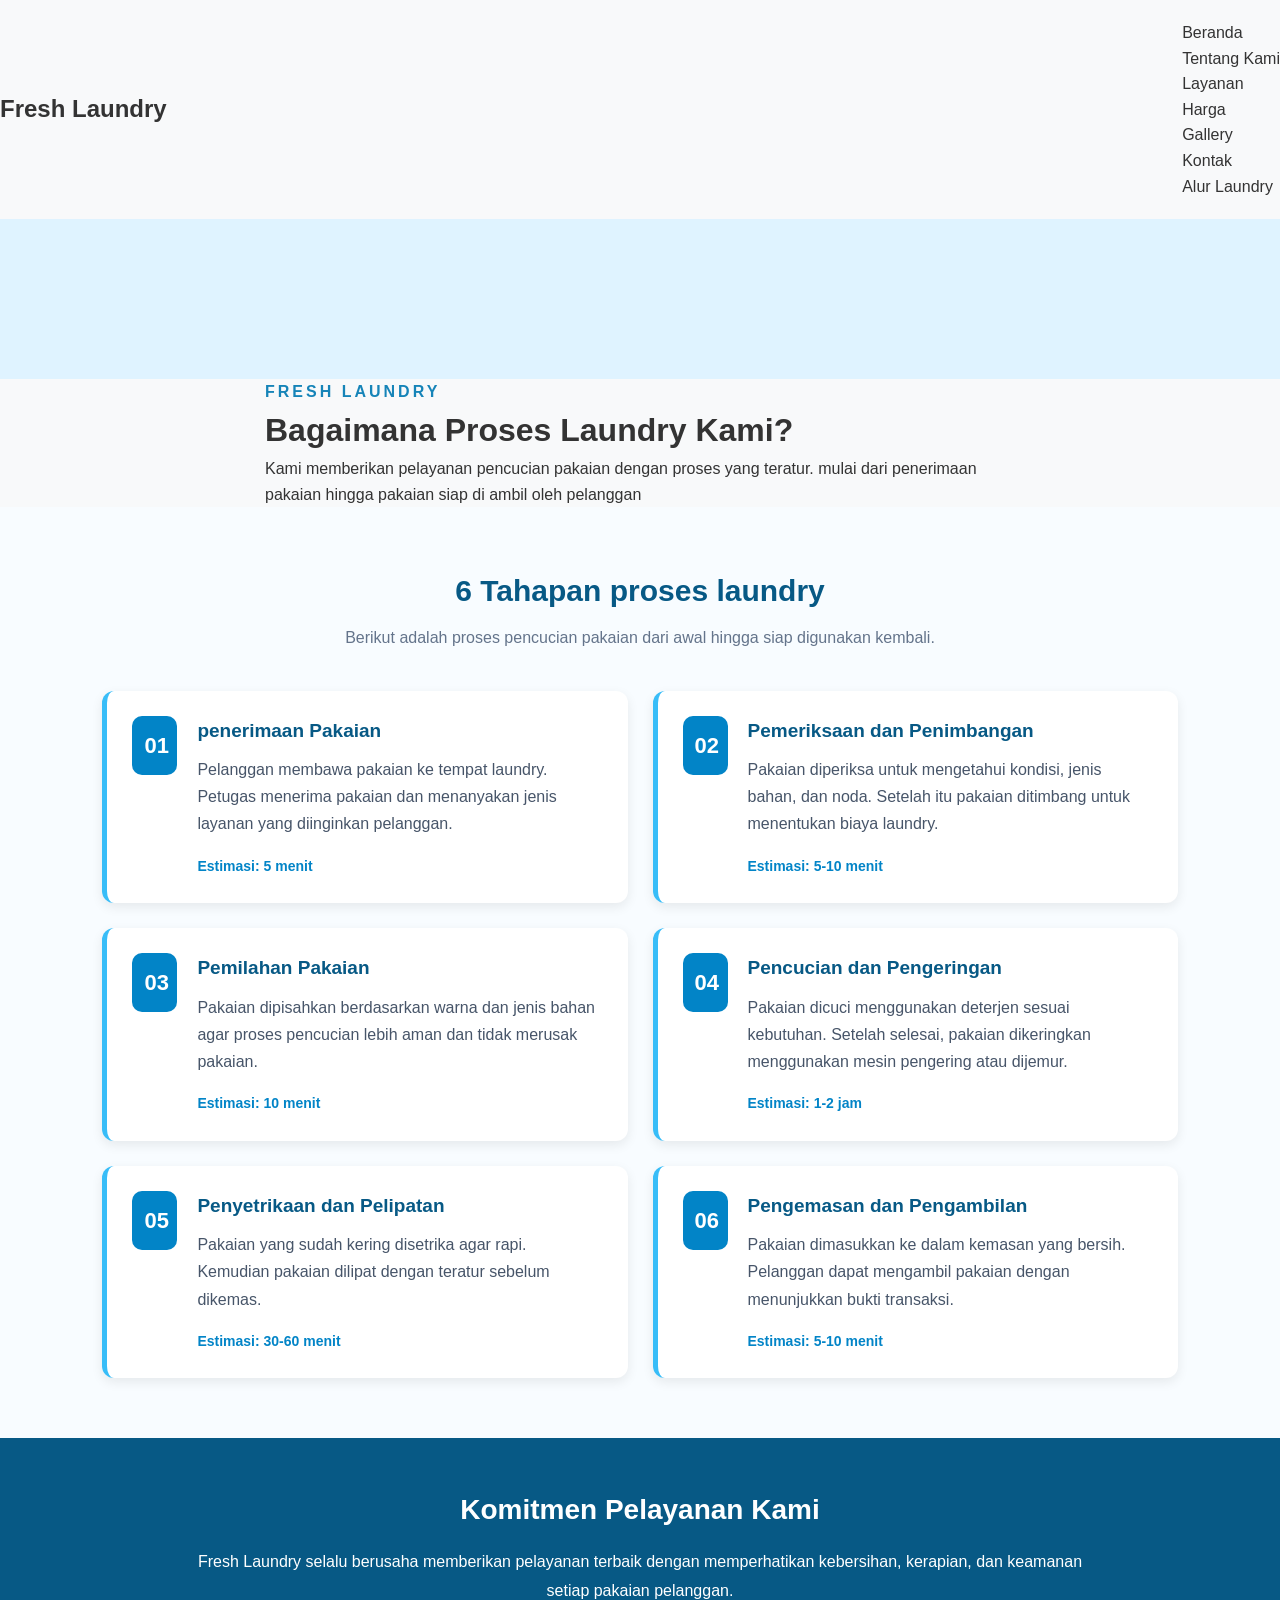
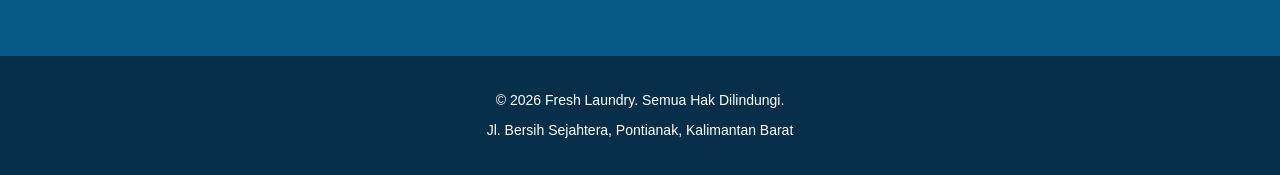
==== laundry-root/pages/how-it-works.html @ 80e075e5 "feat : how it works page" ====
<!DOCTYPE html>
<html lang="en">
<head>
    <meta charset="UTF-8">
    <meta name="viewport" content="width=device-width, initial-scale=1.0">
    <title>Alur Laundry - Fresh Laundry</title>

    <link rel="stylesheet" href="../styles/global.css">
    <link rel="stylesheet" href="../styles/how-it-works.css">
</head>
<body>

    <header class="site-header">
        <nav class="navbar">
            <h2 class="Logo">Fresh Laundry</h2>

            <ul class="nav-menu">
                <li><a href="../index.html">Beranda</a></li>
                <li><a href="about.html">Tentang Kami</a></li>
                <li><a href="products.html">Layanan</a></li>
                <li><a href="pricing.html">Harga</a></li>
                <li><a href="gallery.html">Gallery</a></li>
                <li><a href="contact.html">Kontak</a></li>
                <li><a href="how-it-works.html" class="active">Alur Laundry</a></li>
            </ul>
        </nav>
    </header>

    <main>

        <section class="hero"></section>
        <div class="hero-content">
            <p class="subtitle">FRESH LAUNDRY</p>
            <h1>Bagaimana Proses Laundry Kami?</h1>
            <p>
                Kami memberikan pelayanan pencucian pakaian
                dengan proses yang teratur. mulai dari penerimaan
                pakaian hingga pakaian siap di ambil oleh pelanggan
            </p>
        </div>

        <section class="process-section">

            <div class="section-title">
                <h2>6 Tahapan proses laundry</h2>
                <p>
                    Berikut adalah proses pencucian pakaian
                    dari awal hingga siap digunakan kembali.
                </p>
            </div>

            <ol class="process-list">

                <li class="process-card">
                    <div class="process-number">01</div>
                    <div class="process-content">
                        <h3>penerimaan Pakaian</h3>
                        <p>
                            Pelanggan membawa pakaian ke tempat laundry.
                            Petugas menerima pakaian dan menanyakan
                            jenis layanan yang diinginkan pelanggan.
                        </p>
                         <span>Estimasi: 5 menit</span>
                    </div>
                </li>

              <li class="process-card">
                    <div class="process-number">02</div>
                    <div class="process-content">
                        <h3>Pemeriksaan dan Penimbangan</h3>
                        <p>
                            Pakaian diperiksa untuk mengetahui kondisi,
                            jenis bahan, dan noda. Setelah itu pakaian
                            ditimbang untuk menentukan biaya laundry.
                        </p>
                        <span>Estimasi: 5-10 menit</span>
                    </div>
                </li>

                  <li class="process-card">
                    <div class="process-number">03</div>
                    <div class="process-content">
                        <h3>Pemilahan Pakaian</h3>
                        <p>
                            Pakaian dipisahkan berdasarkan warna
                            dan jenis bahan agar proses pencucian
                            lebih aman dan tidak merusak pakaian.
                        </p>
                        <span>Estimasi: 10 menit</span>
                    </div>
                </li>

                <li class="process-card">
                    <div class="process-number">04</div>
                    <div class="process-content">
                        <h3>Pencucian dan Pengeringan</h3>
                        <p>
                            Pakaian dicuci menggunakan deterjen
                            sesuai kebutuhan. Setelah selesai,
                            pakaian dikeringkan menggunakan mesin
                            pengering atau dijemur.
                        </p>
                        <span>Estimasi: 1-2 jam</span>
                    </div>
                </li>

                 <li class="process-card">
                    <div class="process-number">05</div>
                    <div class="process-content">
                        <h3>Penyetrikaan dan Pelipatan</h3>
                        <p>
                            Pakaian yang sudah kering disetrika
                            agar rapi. Kemudian pakaian dilipat
                            dengan teratur sebelum dikemas.
                        </p>
                        <span>Estimasi: 30-60 menit</span>
                    </div>
                </li>

                 <li class="process-card">
                    <div class="process-number">06</div>
                    <div class="process-content">
                        <h3>Pengemasan dan Pengambilan</h3>
                        <p>
                            Pakaian dimasukkan ke dalam kemasan
                            yang bersih. Pelanggan dapat mengambil
                            pakaian dengan menunjukkan bukti transaksi.
                        </p>
                        <span>Estimasi: 5-10 menit</span>
                    </div>
                </li>

            </ol> 

        </section>

         <section class="info-section">
            <h2>Komitmen Pelayanan Kami</h2>
            <p>
                Fresh Laundry selalu berusaha memberikan pelayanan
                terbaik dengan memperhatikan kebersihan, kerapian,
                dan keamanan setiap pakaian pelanggan.
            </p>
        </section>
    
    </main>

    <footer class="footer">
        <p>&copy; 2026 Fresh Laundry. Semua Hak Dilindungi.</p>
        <p>Jl. Bersih Sejahtera, Pontianak, Kalimantan Barat</p>
    </footer>
    
</body>
</html>
---- laundry-root/styles/global.css ----
* {
    margin: 0;
    padding: 0;
    box-sizing: border-box;
}

body {
    font-family: 'Arial', sans-serif;
    background-color: #F8F9FA;
    color: #333333;
    line-height: 1.6;
}

a {
    text-decoration: none;
    color: inherit;
}

ul {
    list-style: none;
}

.container {
    width: 90%;
    max-width: 1100px;
    margin: 0 auto;
}

.btn {
    display: inline-block;
    padding: 12px 24px;
    border-radius: 5px;
    font-weight: bold;
    transition: background-color 0.3s ease, transform 0.3s ease;
}

.btn-primary {
    background-color: #007BFF;
    color: #FFFFFF;
}

.btn-primary:hover {
    background-color: #0056b3;
    transform: translateY(-3px);
}

.main-header {
    background-color: #FFFFFF;
    box-shadow: 0 2px 10px rgba(0,0,0,0.1);
    position: fixed;
    top: 0;
    width: 100%;
    z-index: 1000;
}

.navbar {
    display: flex;
    justify-content: space-between;
    align-items: center;
    padding: 20px 0;
}

.logo a {
    font-size: 1.8rem;
    font-weight: 900;
    color: #007BFF;
}

.nav-links {
    display: flex;
    gap: 25px;
}

.nav-links a {
    font-weight: bold;
    color: #555555;
    transition: color 0.3s ease;
}

.nav-links a:hover,
.nav-links a.active {
    color: #007BFF;
}

.nav-links a.active {
    border-bottom: 3px solid #FFC107;
    padding-bottom: 5px;
}

.main-footer {
    background-color: #343A40;
    color: #FFFFFF;
    text-align: center;
    padding: 25px 0;
    margin-top: 60px;
}
---- laundry-root/styles/how-it-works.css ----
/* HERO SECTION */
.hero {
    background-color: #dff3ff;
    padding: 80px 40px;
    text-align: center;
}

.hero-content {
    max-width: 750px;
    margin: auto;
}

.subtitle {
    color: #1684b8;
    font-weight: bold;
    letter-spacing: 3px;
}

.hero h1 {
    color: #075985;
    font-size: 38px;
    margin: 15px 0;
}

.hero p {
    color: #475569;
    line-height: 1.8;
}

/* PROCESS SECTION */
.process-section {
    padding: 60px 8%;
    background-color: #f8fcff;
}

.section-title {
    text-align: center;
    margin-bottom: 40px;
}

.section-title h2 {
    color: #075985;
    font-size: 30px;
}

.section-title p {
    color: #64748b;
    margin-top: 10px;
}

/* PROCESS LIST */
.process-list {
    display: grid;
    grid-template-columns: repeat(2, 1fr);
    gap: 25px;
    list-style: none;
    max-width: 1100px;
    margin: auto;
    padding: 0;
}

.process-card {
    display: flex;
    align-items: flex-start;
    gap: 20px;
    background-color: white;
    padding: 25px;
    border-radius: 12px;
    box-shadow: 0 4px 12px rgba(0, 0, 0, 0.08);
    border-left: 5px solid #38bdf8;
    position: relative;
    transition: 0.3s;
}

.process-card:hover {
    transform: translateY(-5px);
    box-shadow: 0 8px 20px rgba(0, 0, 0, 0.12);
}

.process-number {
    background-color: #0284c7;
    color: white;
    font-size: 22px;
    font-weight: bold;
    padding: 12px;
    border-radius: 10px;
    min-width: 45px;
    text-align: center;
}

.process-content h3 {
    color: #075985;
    margin-bottom: 10px;
    font-size: 19px;
}

.process-content p {
    color: #475569;
    line-height: 1.7;
    margin-bottom: 15px;
}

.process-content span {
    color: #0284c7;
    font-weight: bold;
    font-size: 14px;
}

/* INFORMATION SECTION */
.info-section {
    background-color: #075985;
    color: white;
    text-align: center;
    padding: 50px 15%;
}

.info-section h2 {
    margin-bottom: 15px;
    font-size: 28px;
}

.info-section p {
    line-height: 1.8;
}

/* FOOTER */
.footer {
    background-color: #082f49;
    color: white;
    text-align: center;
    padding: 25px;
}

.footer p {
    margin: 8px;
    font-size: 14px;
}
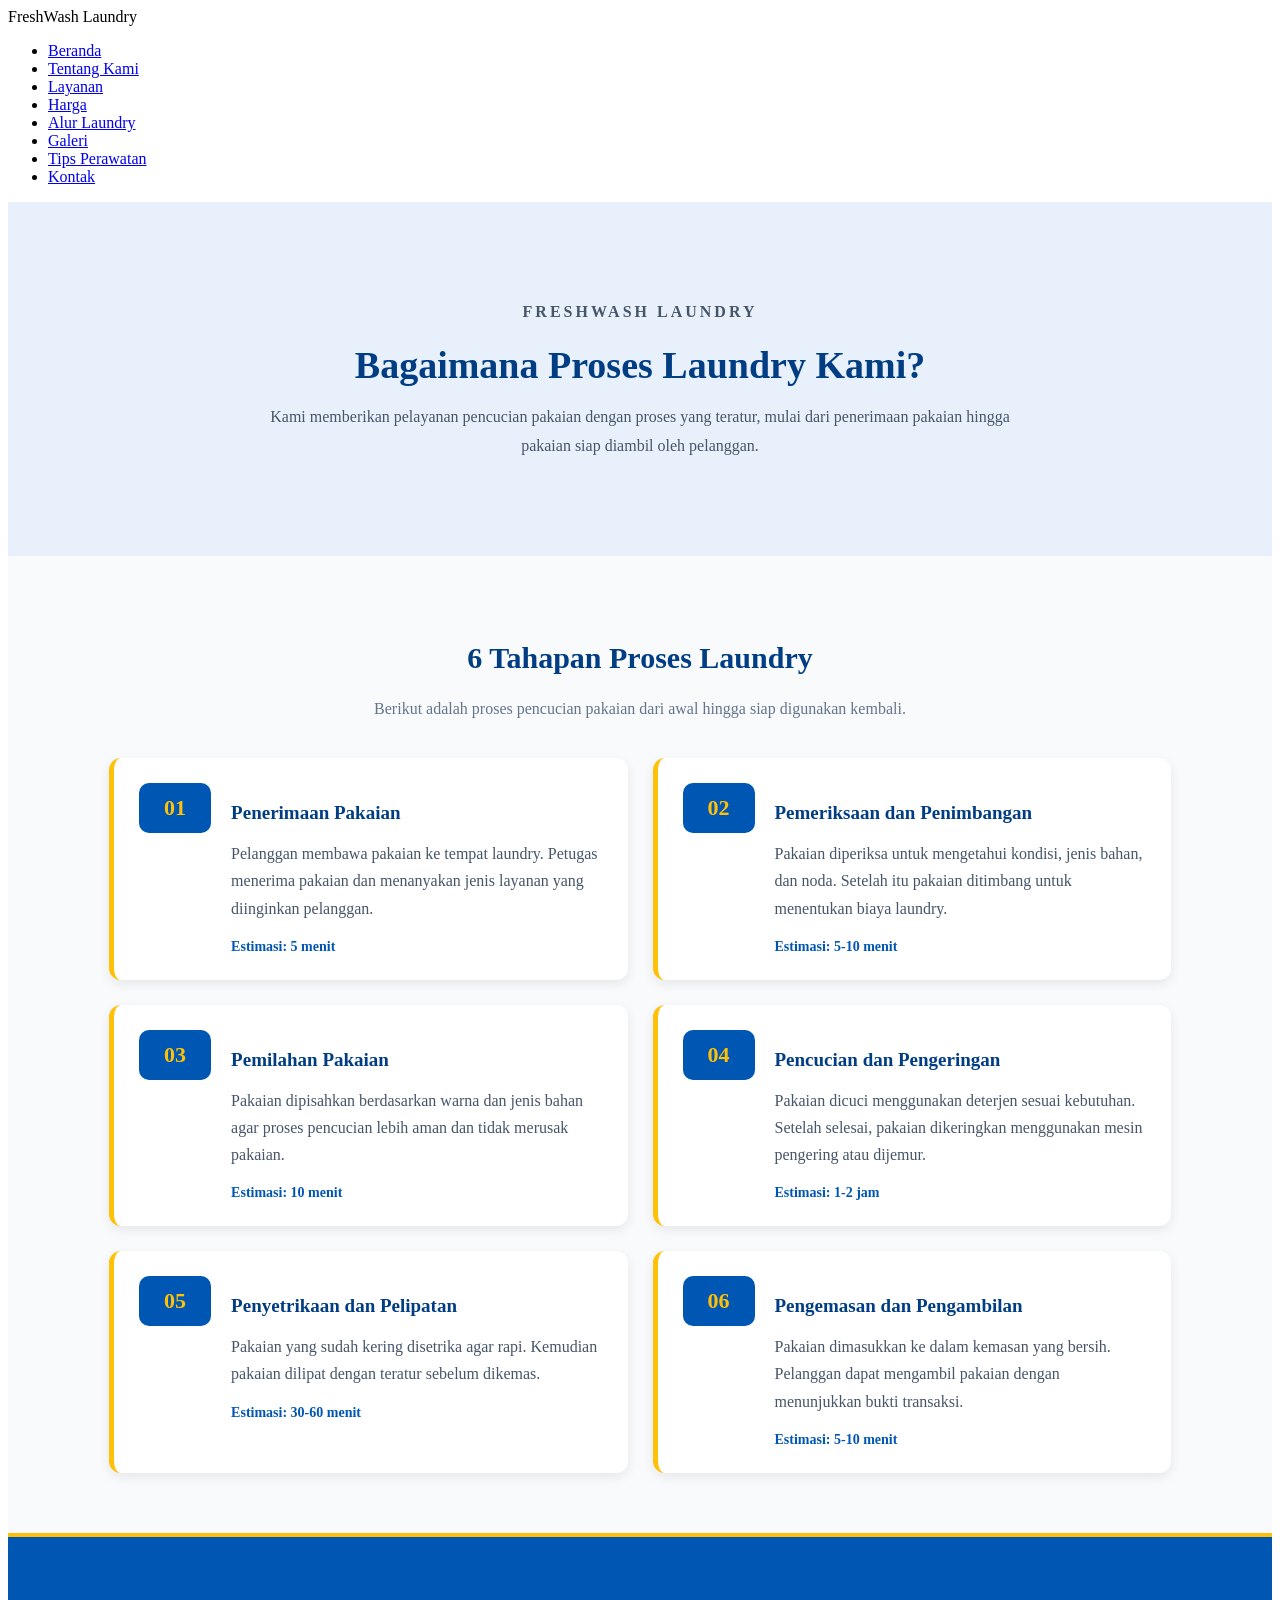
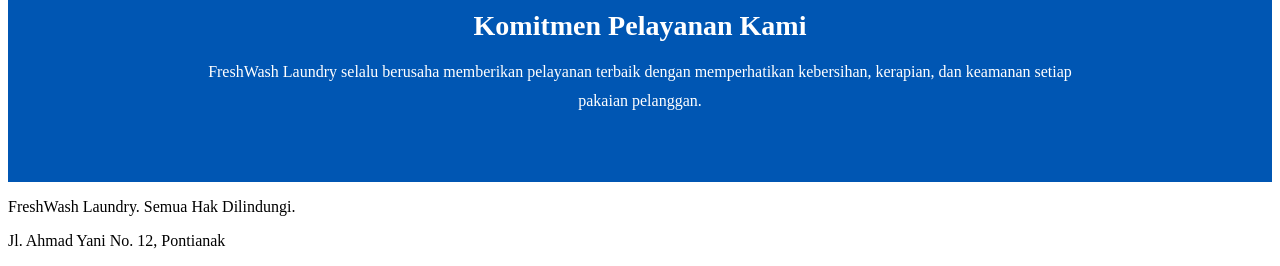
==== commit fefcad33: "fix:Wash" ====
--- a/laundry-root/pages/how-it-works.html
+++ b/laundry-root/pages/how-it-works.html
@@ -1,48 +1,50 @@
 <!DOCTYPE html>
-<html lang="en">
+<html lang="id">
 <head>
     <meta charset="UTF-8">
     <meta name="viewport" content="width=device-width, initial-scale=1.0">
-    <title>Alur Laundry - Fresh Laundry</title>
+    <title>Alur Laundry - FreshWash Laundry</title>
 
     <link rel="stylesheet" href="../styles/global.css">
     <link rel="stylesheet" href="../styles/how-it-works.css">
 </head>
 <body>
 
-    <header class="site-header">
+    <header class="main-header">
         <nav class="navbar">
-            <h2 class="Logo">Fresh Laundry</h2>
+            <div class="logo">FreshWash Laundry</div>
 
-            <ul class="nav-menu">
+            <ul class="nav-links">
                 <li><a href="../index.html">Beranda</a></li>
                 <li><a href="about.html">Tentang Kami</a></li>
                 <li><a href="products.html">Layanan</a></li>
                 <li><a href="pricing.html">Harga</a></li>
-                <li><a href="gallery.html">Gallery</a></li>
+                <li><a href="how-it-works.html" class="active">Alur Laundry</a></li>
+                <li><a href="gallery.html">Galeri</a></li>
+                <li><a href="care-tips.html">Tips Perawatan</a></li>
                 <li><a href="contact.html">Kontak</a></li>
-                <li><a href="how-it-works.html" class="active">Alur Laundry</a></li>
             </ul>
         </nav>
     </header>
 
     <main>
 
-        <section class="hero"></section>
-        <div class="hero-content">
-            <p class="subtitle">FRESH LAUNDRY</p>
-            <h1>Bagaimana Proses Laundry Kami?</h1>
-            <p>
-                Kami memberikan pelayanan pencucian pakaian
-                dengan proses yang teratur. mulai dari penerimaan
-                pakaian hingga pakaian siap di ambil oleh pelanggan
-            </p>
-        </div>
+        <section class="hero">
+            <div class="hero-content">
+                <p class="subtitle">FRESHWASH LAUNDRY</p>
+                <h1>Bagaimana Proses Laundry Kami?</h1>
+                <p>
+                    Kami memberikan pelayanan pencucian pakaian
+                    dengan proses yang teratur, mulai dari penerimaan
+                    pakaian hingga pakaian siap diambil oleh pelanggan.
+                </p>
+            </div>
+        </section>
 
         <section class="process-section">
 
             <div class="section-title">
-                <h2>6 Tahapan proses laundry</h2>
+                <h2>6 Tahapan Proses Laundry</h2>
                 <p>
                     Berikut adalah proses pencucian pakaian
                     dari awal hingga siap digunakan kembali.
@@ -54,17 +56,17 @@
                 <li class="process-card">
                     <div class="process-number">01</div>
                     <div class="process-content">
-                        <h3>penerimaan Pakaian</h3>
+                        <h3>Penerimaan Pakaian</h3>
                         <p>
                             Pelanggan membawa pakaian ke tempat laundry.
                             Petugas menerima pakaian dan menanyakan
                             jenis layanan yang diinginkan pelanggan.
                         </p>
-                         <span>Estimasi: 5 menit</span>
+                        <span>Estimasi: 5 menit</span>
                     </div>
                 </li>
 
-              <li class="process-card">
+                <li class="process-card">
                     <div class="process-number">02</div>
                     <div class="process-content">
                         <h3>Pemeriksaan dan Penimbangan</h3>
@@ -77,7 +79,7 @@
                     </div>
                 </li>
 
-                  <li class="process-card">
+                <li class="process-card">
                     <div class="process-number">03</div>
                     <div class="process-content">
                         <h3>Pemilahan Pakaian</h3>
@@ -104,7 +106,7 @@
                     </div>
                 </li>
 
-                 <li class="process-card">
+                <li class="process-card">
                     <div class="process-number">05</div>
                     <div class="process-content">
                         <h3>Penyetrikaan dan Pelipatan</h3>
@@ -117,7 +119,7 @@
                     </div>
                 </li>
 
-                 <li class="process-card">
+                <li class="process-card">
                     <div class="process-number">06</div>
                     <div class="process-content">
                         <h3>Pengemasan dan Pengambilan</h3>
@@ -130,25 +132,25 @@
                     </div>
                 </li>
 
-            </ol> 
+            </ol>
 
         </section>
 
-         <section class="info-section">
+        <section class="info-section">
             <h2>Komitmen Pelayanan Kami</h2>
             <p>
-                Fresh Laundry selalu berusaha memberikan pelayanan
+                FreshWash Laundry selalu berusaha memberikan pelayanan
                 terbaik dengan memperhatikan kebersihan, kerapian,
                 dan keamanan setiap pakaian pelanggan.
             </p>
         </section>
-    
+
     </main>
 
-    <footer class="footer">
-        <p>&copy; 2026 Fresh Laundry. Semua Hak Dilindungi.</p>
-        <p>Jl. Bersih Sejahtera, Pontianak, Kalimantan Barat</p>
+        <footer>
+        <p>FreshWash Laundry. Semua Hak Dilindungi.</p>
+        <p>Jl. Ahmad Yani No. 12, Pontianak</p>
     </footer>
-    
+
 </body>
 </html>
--- a/laundry-root/styles/how-it-works.css
+++ b/laundry-root/styles/how-it-works.css
@@ -1,7 +1,6 @@
-
 /* HERO SECTION */
 .hero {
-    background-color: #dff3ff;
+    background-color: #e8f1fb;
     padding: 80px 40px;
     text-align: center;
 }
@@ -12,13 +11,13 @@
 }
 
 .subtitle {
-    color: #1684b8;
+    color: #0056b3;
     font-weight: bold;
     letter-spacing: 3px;
 }
 
 .hero h1 {
-    color: #075985;
+    color: #003d82;
     font-size: 38px;
     margin: 15px 0;
 }
@@ -31,7 +30,7 @@
 /* PROCESS SECTION */
 .process-section {
     padding: 60px 8%;
-    background-color: #f8fcff;
+    background-color: #f8fafc;
 }
 
 .section-title {
@@ -40,7 +39,7 @@
 }
 
 .section-title h2 {
-    color: #075985;
+    color: #003d82;
     font-size: 30px;
 }
 
@@ -68,7 +67,7 @@
     padding: 25px;
     border-radius: 12px;
     box-shadow: 0 4px 12px rgba(0, 0, 0, 0.08);
-    border-left: 5px solid #38bdf8;
+    border-left: 5px solid #ffc107;
     position: relative;
     transition: 0.3s;
 }
@@ -79,18 +78,18 @@
 }
 
 .process-number {
-    background-color: #0284c7;
-    color: white;
+    background-color: #0056b3;
+    color: #ffc107;
     font-size: 22px;
     font-weight: bold;
     padding: 12px;
     border-radius: 10px;
-    min-width: 45px;
+    min-width: 48px;
     text-align: center;
 }
 
 .process-content h3 {
-    color: #075985;
+    color: #003d82;
     margin-bottom: 10px;
     font-size: 19px;
 }
@@ -102,17 +101,18 @@
 }
 
 .process-content span {
-    color: #0284c7;
+    color: #0056b3;
     font-weight: bold;
     font-size: 14px;
 }
 
 /* INFORMATION SECTION */
 .info-section {
-    background-color: #075985;
+    background-color: #0056b3;
     color: white;
     text-align: center;
     padding: 50px 15%;
+    border-top: 4px solid #ffc107;
 }
 
 .info-section h2 {
@@ -124,15 +124,17 @@
     line-height: 1.8;
 }
 
-/* FOOTER */
-.footer {
-    background-color: #082f49;
-    color: white;
-    text-align: center;
-    padding: 25px;
+/* RESPONSIVE */
+@media (max-width: 768px) {
+    .process-list {
+        grid-template-columns: 1fr;
+    }
+
+    .hero {
+        padding: 60px 20px;
+    }
+
+    .hero h1 {
+        font-size: 28px;
+    }
 }
-
-.footer p {
-    margin: 8px;
-    font-size: 14px;
-}
